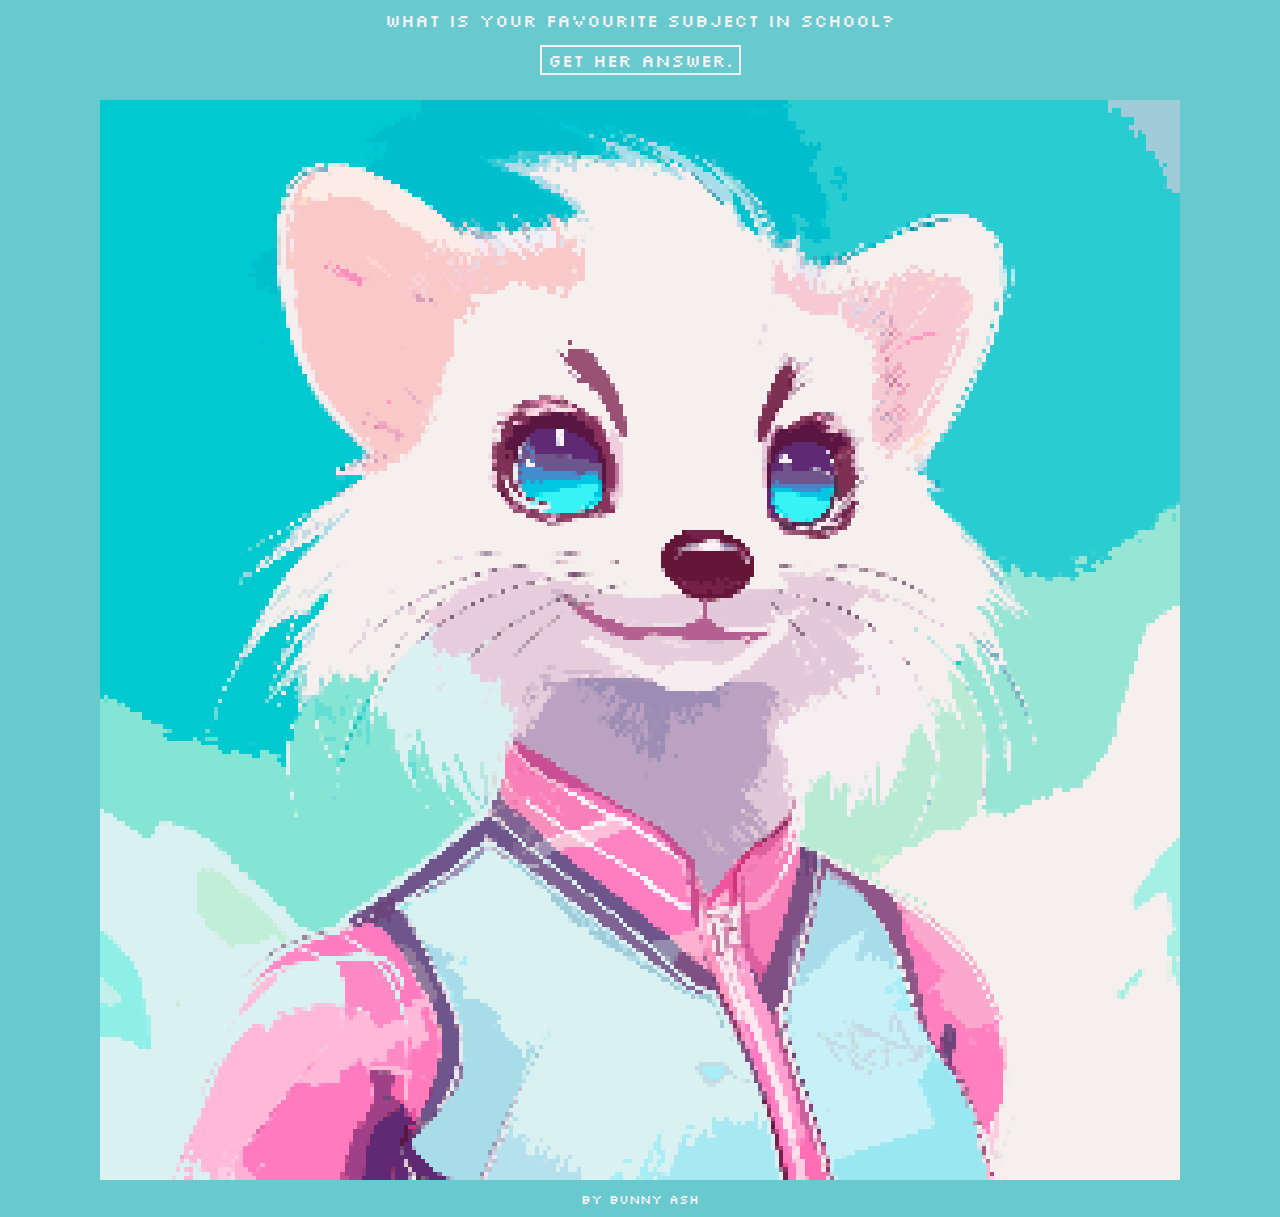
==== game.html @ 2e0cf995 "Add files via upload" ====
<!DOCTYPE html>
<html>
<head>
    <meta charset='utf-8'>
    <meta http-equiv='X-UA-Compatible' content='IE=edge'>
    <title>NEKONEKTION</title>
    <meta name='viewport' content='width=device-width, initial-scale=1'>
    <link href="https://fonts.googleapis.com/css2?family=Silkscreen&display=swap" rel="stylesheet">
    <link rel="stylesheet" href="/assets/style.css">
    <link rel="shortcut icon" href="/assets/logo.png" type="image/x-icon">
</head>
<body>
    <center>
        <div id="question"></div>
        <button id="game" value="clickme" onclick="answer()">Get her answer.</button>
        <div id="result"></div>
        <img id="zery" src="/assets/Idle---Zery.gif">
        <div></div>
        <a href="https://neko-glitch.myportfolio.com" target="_blank">by Bunny Ash</a>
    </center>
    <script src='script.js'></script>
</body>
</html>
---- assets/style.css ----
body {
    background: #68c9cf;
    color: #f2f2f2;
    font-family: 'Silkscreen';
    font-size: large;
}

button {
    margin-top: 1%;
    margin-bottom: 1%;
    font-family: 'Silkscreen';
    font-size: large;
    background: none;
    color: #f2f2f2;
    border: solid 2px #f2f2f2;
}

img {
    width: 100%;
    max-width: fit-content;
    height: auto;
}

a {
    color: #f2f2f2;
    text-decoration: none;
    font-size: small;
    font-family: 'Silkscreen';
}

#result {
    margin-bottom: 1%;
}
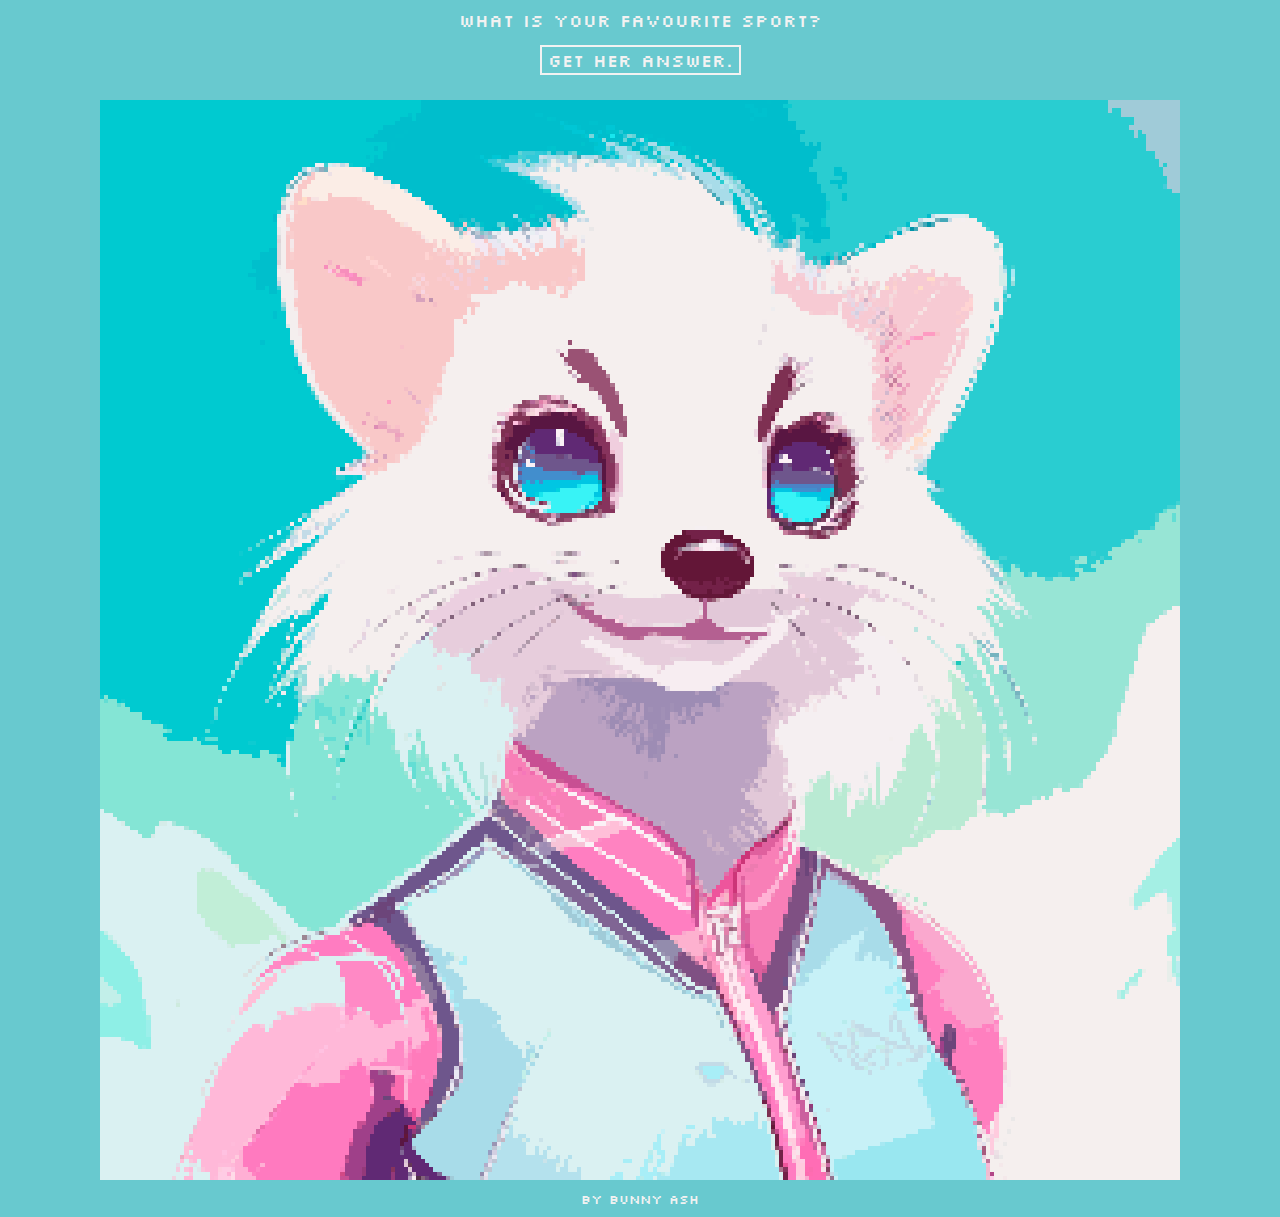
==== commit c85a24aa: "Update game.html" ====
--- a/game.html
+++ b/game.html
@@ -1,13 +1,13 @@
 <!DOCTYPE html>
 <html>
-<head>
+<head> 
     <meta charset='utf-8'>
     <meta http-equiv='X-UA-Compatible' content='IE=edge'>
     <title>NEKONEKTION</title>
     <meta name='viewport' content='width=device-width, initial-scale=1'>
     <link href="https://fonts.googleapis.com/css2?family=Silkscreen&display=swap" rel="stylesheet">
     <link rel="stylesheet" href="/assets/style.css">
-    <link rel="shortcut icon" href="/assets/logo.png" type="image/x-icon">
+    <link rel="shortcut icon" href="https://github.com/mupgarlic/NEKONEKTION/tree/main/assets/logo.png" type="image/x-icon">
 </head>
 <body>
     <center>
@@ -20,4 +20,4 @@
     </center>
     <script src='script.js'></script>
 </body>
-</html>+</html>
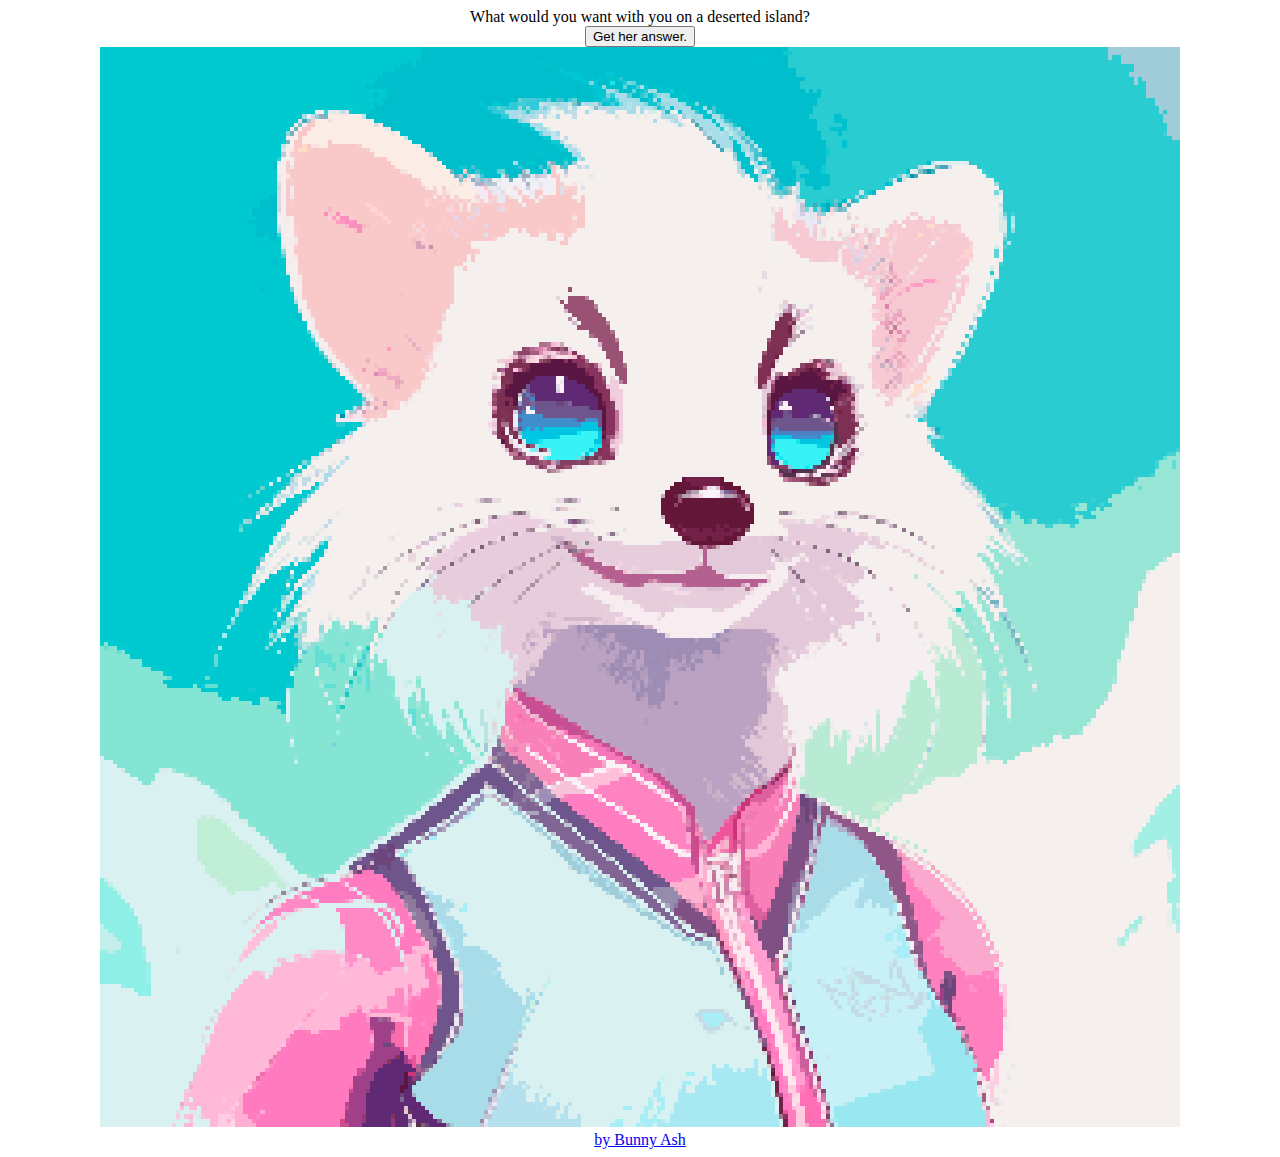
==== commit 647f461b: "Update game.html" ====
--- a/game.html
+++ b/game.html
@@ -6,7 +6,7 @@
     <title>NEKONEKTION</title>
     <meta name='viewport' content='width=device-width, initial-scale=1'>
     <link href="https://fonts.googleapis.com/css2?family=Silkscreen&display=swap" rel="stylesheet">
-    <link rel="stylesheet" href="/assets/style.css">
+    <link rel="stylesheet" href="https://github.com/mupgarlic/NEKONEKTION/tree/main/assets/style.css">
     <link rel="shortcut icon" href="https://github.com/mupgarlic/NEKONEKTION/tree/main/assets/logo.png" type="image/x-icon">
 </head>
 <body>
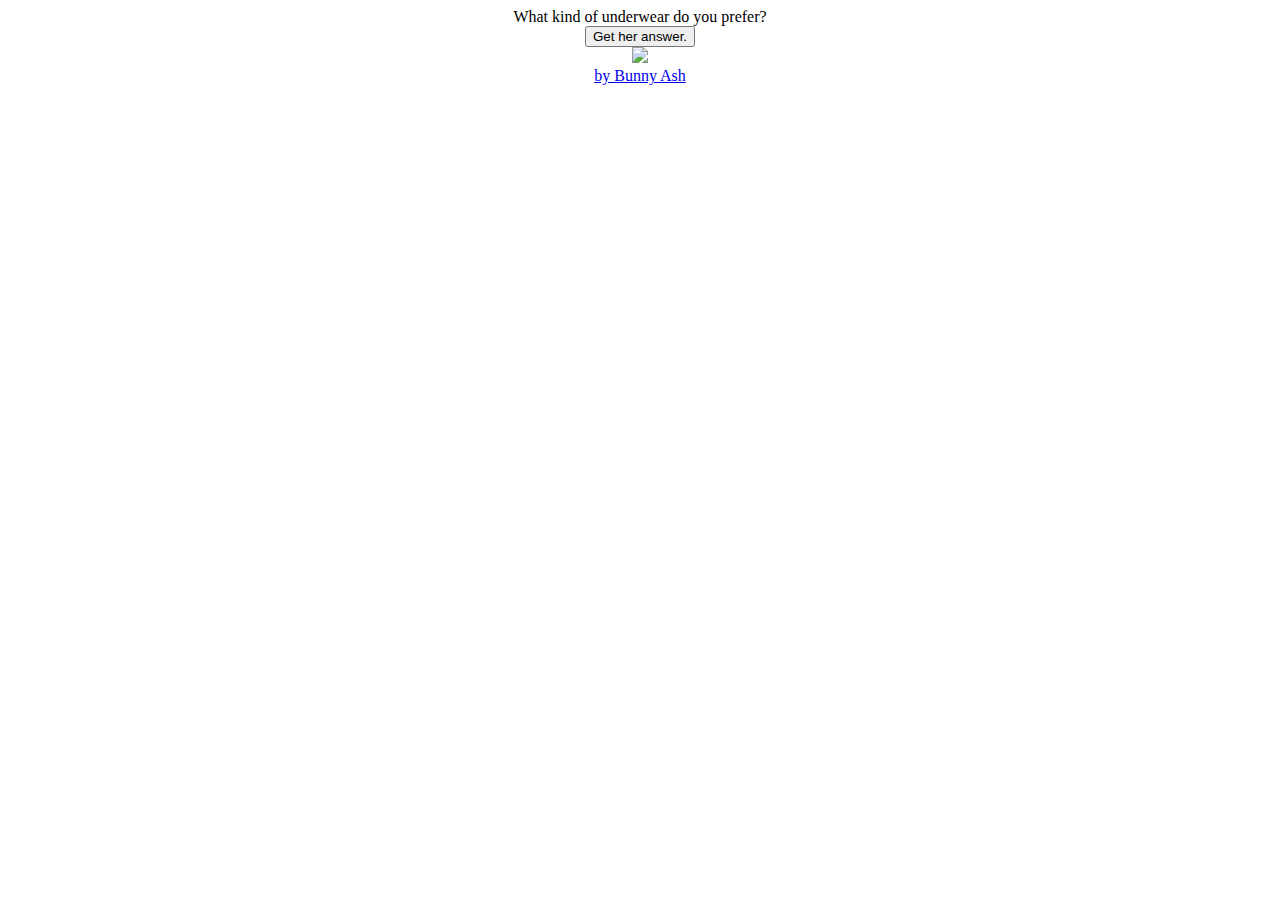
==== commit af383543: "Update game.html" ====
--- a/game.html
+++ b/game.html
@@ -14,7 +14,7 @@
         <div id="question"></div>
         <button id="game" value="clickme" onclick="answer()">Get her answer.</button>
         <div id="result"></div>
-        <img id="zery" src="/assets/Idle---Zery.gif">
+        <img id="zery" src="https://github.com/mupgarlic/NEKONEKTION/tree/main/assets/Idle---Zery.gif">
         <div></div>
         <a href="https://neko-glitch.myportfolio.com" target="_blank">by Bunny Ash</a>
     </center>
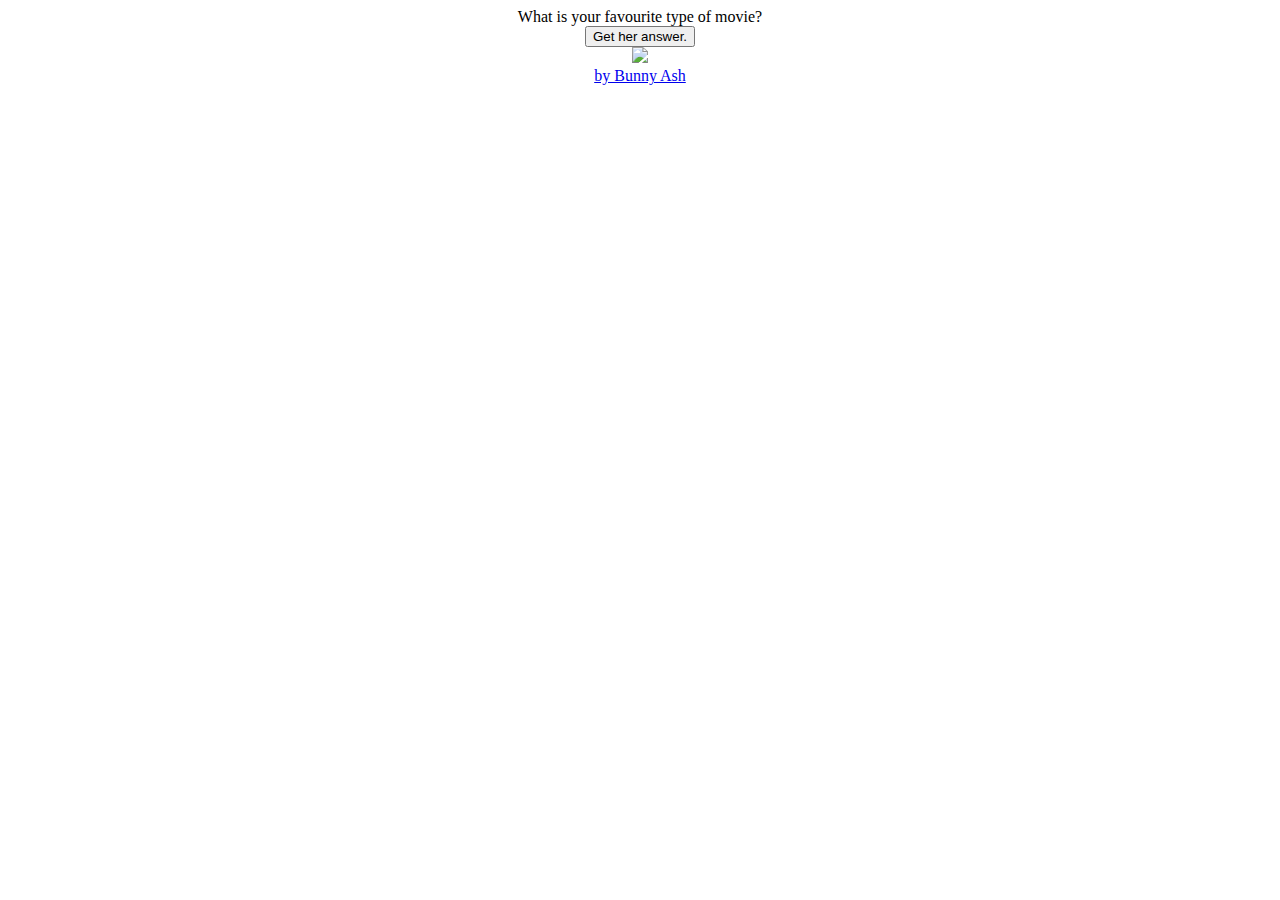
==== commit 0845a506: "Update game.html" ====
--- a/game.html
+++ b/game.html
@@ -6,15 +6,15 @@
     <title>NEKONEKTION</title>
     <meta name='viewport' content='width=device-width, initial-scale=1'>
     <link href="https://fonts.googleapis.com/css2?family=Silkscreen&display=swap" rel="stylesheet">
-    <link rel="stylesheet" href="https://github.com/mupgarlic/NEKONEKTION/tree/main/assets/style.css">
-    <link rel="shortcut icon" href="https://github.com/mupgarlic/NEKONEKTION/tree/main/assets/logo.png" type="image/x-icon">
+    <link rel="stylesheet" href="https://github.com/mupgarlic/NEKONEKTION/blob/main/assets/style.css">
+    <link rel="shortcut icon" href="https://github.com/mupgarlic/NEKONEKTION/blob/main/assets/logo.png" type="image/x-icon">
 </head>
 <body>
     <center>
         <div id="question"></div>
         <button id="game" value="clickme" onclick="answer()">Get her answer.</button>
         <div id="result"></div>
-        <img id="zery" src="https://github.com/mupgarlic/NEKONEKTION/tree/main/assets/Idle---Zery.gif">
+        <img id="zery" src="https://github.com/mupgarlic/NEKONEKTION/blob/main/assets/Idle---Zery.gif">
         <div></div>
         <a href="https://neko-glitch.myportfolio.com" target="_blank">by Bunny Ash</a>
     </center>
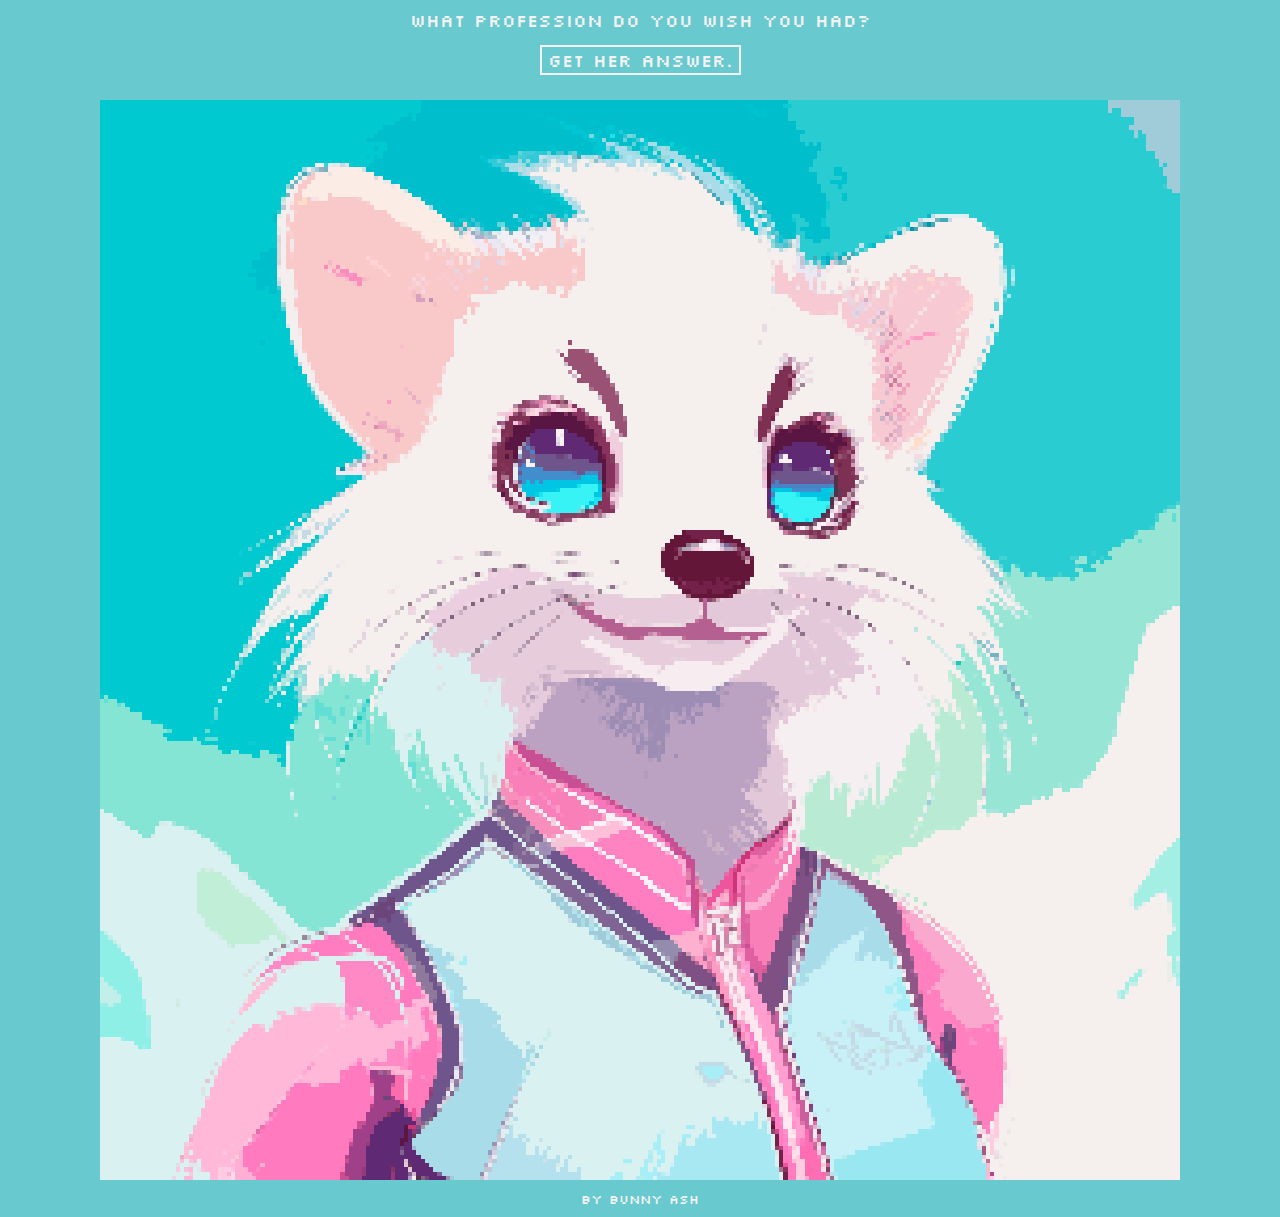
==== commit c31ce53a: "Update game.html" ====
--- a/game.html
+++ b/game.html
@@ -6,15 +6,15 @@
     <title>NEKONEKTION</title>
     <meta name='viewport' content='width=device-width, initial-scale=1'>
     <link href="https://fonts.googleapis.com/css2?family=Silkscreen&display=swap" rel="stylesheet">
-    <link rel="stylesheet" href="https://github.com/mupgarlic/NEKONEKTION/blob/main/assets/style.css">
-    <link rel="shortcut icon" href="https://github.com/mupgarlic/NEKONEKTION/blob/main/assets/logo.png" type="image/x-icon">
+    <link rel="stylesheet" href="./assets/style.css">
+    <link rel="shortcut icon" href="./assets/logo.png" type="image/x-icon">
 </head>
 <body>
     <center>
         <div id="question"></div>
         <button id="game" value="clickme" onclick="answer()">Get her answer.</button>
         <div id="result"></div>
-        <img id="zery" src="https://github.com/mupgarlic/NEKONEKTION/blob/main/assets/Idle---Zery.gif">
+        <img id="zery" src="./assets/Idle---Zery.gif">
         <div></div>
         <a href="https://neko-glitch.myportfolio.com" target="_blank">by Bunny Ash</a>
     </center>
--- a/assets/style.css
+++ b/assets/style.css
@@ -0,0 +1,33 @@
+body {
+    background: #68c9cf;
+    color: #f2f2f2;
+    font-family: 'Silkscreen';
+    font-size: large;
+}
+
+button {
+    margin-top: 1%;
+    margin-bottom: 1%;
+    font-family: 'Silkscreen';
+    font-size: large;
+    background: none;
+    color: #f2f2f2;
+    border: solid 2px #f2f2f2;
+}
+
+img {
+    width: 100%;
+    max-width: fit-content;
+    height: auto;
+}
+
+a {
+    color: #f2f2f2;
+    text-decoration: none;
+    font-size: small;
+    font-family: 'Silkscreen';
+}
+
+#result {
+    margin-bottom: 1%;
+}